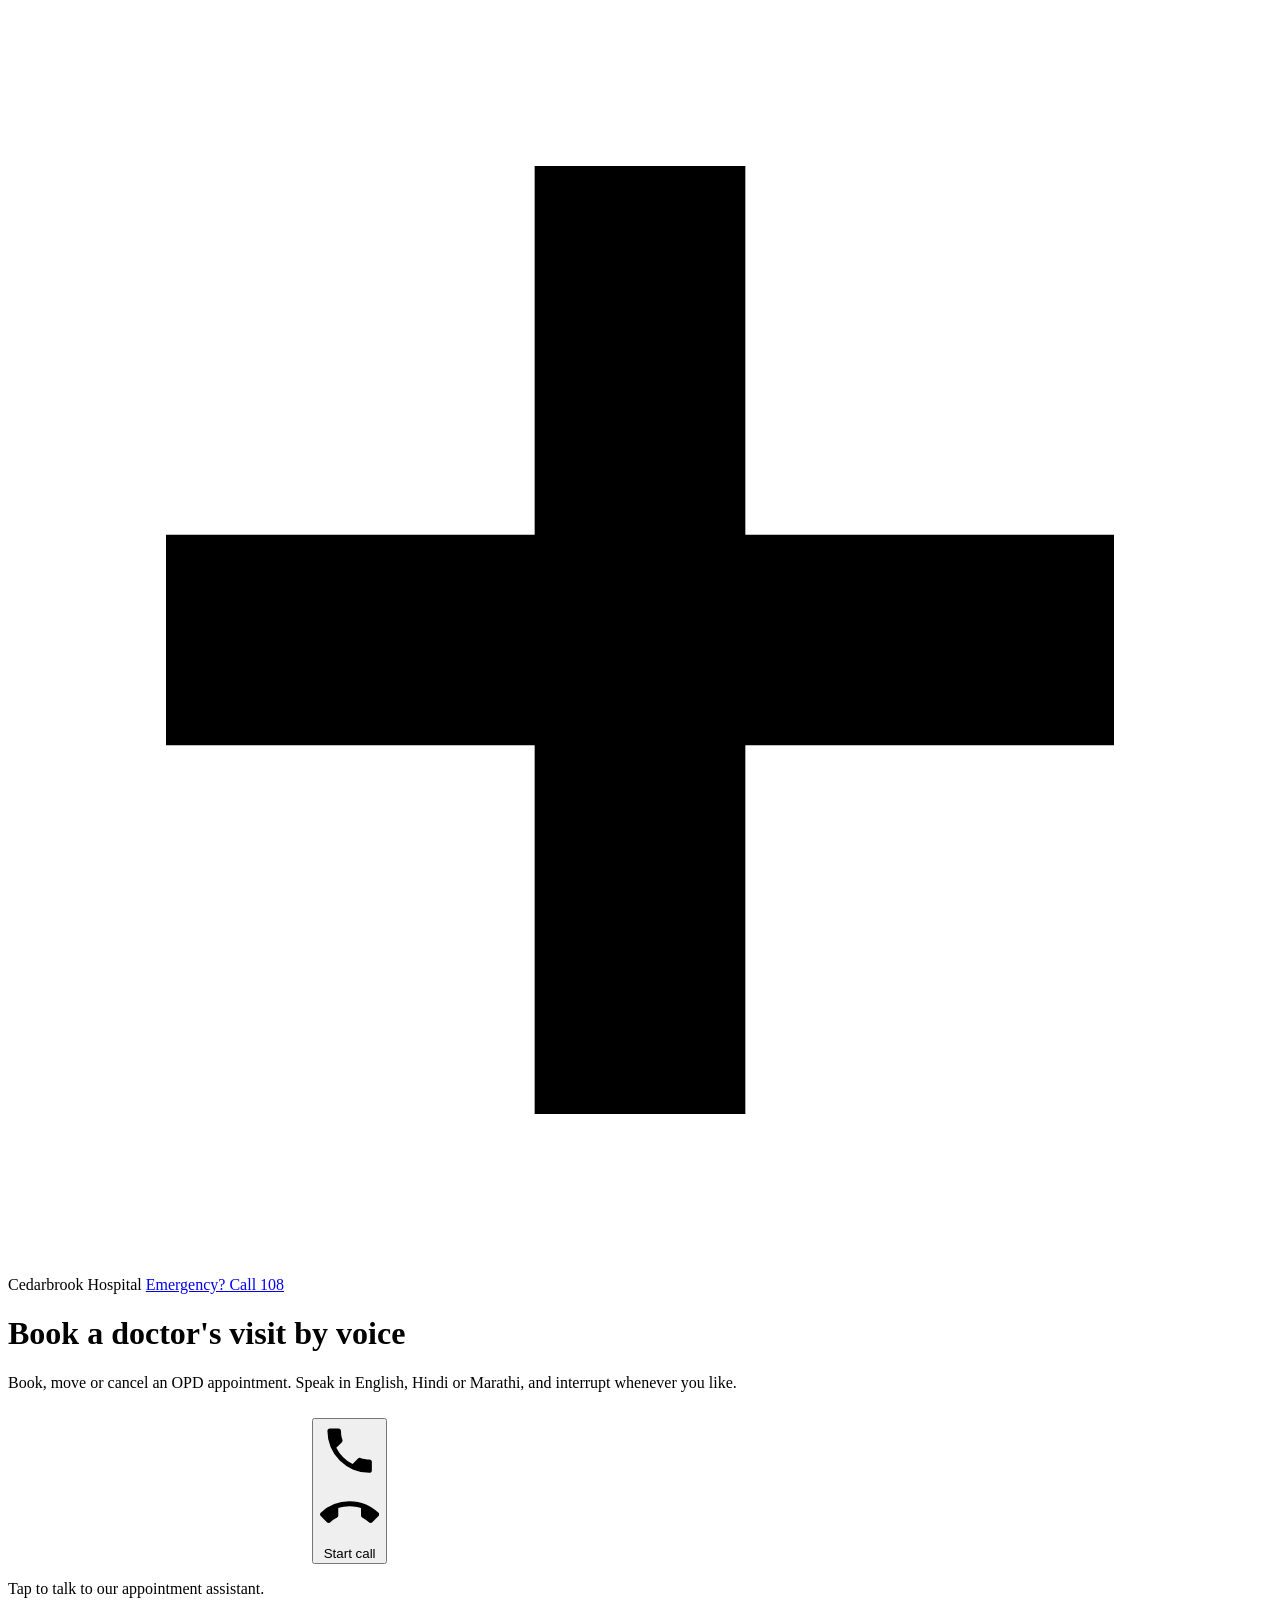
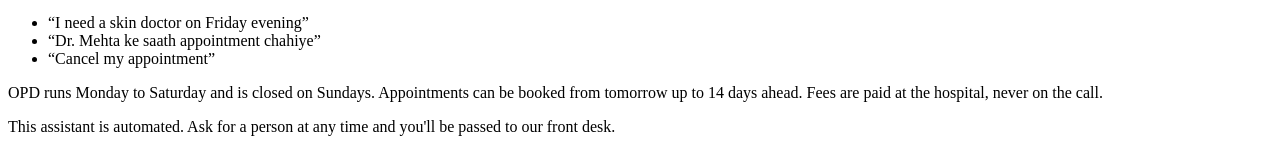
==== frontend/index.html @ e273e1fc "Cedarbrook Hospital OPD voice agent (Team Beta) Real-time speech-to-speech appointment line on LiveK" ====
<!doctype html>
<html lang="en">
<head>
  <meta charset="utf-8">
  <meta name="viewport" content="width=device-width, initial-scale=1">
  <title>Cedarbrook Appointments</title>
  <meta name="description" content="Book, move or cancel an OPD appointment at Cedarbrook Hospital by voice.">
  <link rel="preconnect" href="https://fonts.googleapis.com">
  <link rel="preconnect" href="https://fonts.gstatic.com" crossorigin>
  <link rel="stylesheet" href="https://fonts.googleapis.com/css2?family=Atkinson+Hyperlegible+Next:wght@400;600;700;800&family=Noto+Sans+Devanagari:wght@400;600&display=swap">
  <link rel="stylesheet" href="/static/base.css?v=3">
  <link rel="stylesheet" href="/static/caller.css?v=5">
</head>
<body>
<header class="bar">
  <span class="mark"><svg viewBox="0 0 24 24" aria-hidden="true"><path d="M10 3h4v7h7v4h-7v7h-4v-7H3v-4h7z"/></svg>Cedarbrook Hospital</span>
  <a class="sos" href="tel:108">Emergency? Call 108</a>
</header>

<main class="call" id="main" data-phase="idle">
  <div class="intro"><div class="intro-inner">
    <h1>Book a doctor's visit by voice</h1>
    <p class="lede">Book, move or cancel an OPD appointment. Speak in English, Hindi or Marathi, and interrupt whenever you like.</p>
  </div></div>

  <div class="dial" data-state="idle" id="dial">
    <canvas id="voice" class="voice" aria-hidden="true"></canvas>
    <button id="callBtn" class="orb" aria-describedby="status">
      <svg viewBox="0 0 24 24" aria-hidden="true" class="icon icon-call"><path d="M6.6 10.8a15.1 15.1 0 0 0 6.6 6.6l2.2-2.2c.3-.3.7-.4 1-.2 1.1.4 2.3.6 3.6.6.6 0 1 .4 1 1V20c0 .6-.4 1-1 1A17 17 0 0 1 3 4c0-.6.4-1 1-1h3.5c.6 0 1 .4 1 1 0 1.3.2 2.5.6 3.6.1.3 0 .7-.2 1l-2.3 2.2z"/></svg>
      <svg viewBox="0 0 24 24" aria-hidden="true" class="icon icon-end"><path d="M12 9c-1.6 0-3.1.3-4.6.7v3.1c0 .4-.2.7-.6.9-1 .5-1.9 1.1-2.6 1.8-.2.2-.4.3-.7.3s-.5-.1-.7-.3L.3 13c-.2-.2-.3-.4-.3-.7s.1-.5.3-.7A16.9 16.9 0 0 1 12 7c4.6 0 8.7 1.8 11.7 4.6.2.2.3.4.3.7s-.1.5-.3.7l-2.5 2.5c-.2.2-.4.3-.7.3s-.5-.1-.7-.3c-.8-.7-1.7-1.3-2.6-1.8-.3-.2-.6-.5-.6-.9V9.7C15.1 9.3 13.6 9 12 9z"/></svg>
      <span id="callLabel">Start call</span>
    </button>
  </div>
  <p class="status" id="status" role="status"><span id="statusText">Tap to talk to our appointment assistant.</span><span class="timer" id="timer"></span></p>

  <ul class="try" id="try" aria-label="Things you can say">
    <li>“I need a skin doctor on Friday evening”</li>
    <li lang="hi">“Dr. Mehta ke saath appointment chahiye”</li>
    <li>“Cancel my appointment”</li>
  </ul>

  <section class="captions" aria-live="polite" aria-label="What is being said">
    <p class="said agent" id="agentLine"></p>
    <p class="said you" id="youLine"></p>
  </section>

  <section class="progress" id="progress" hidden aria-label="Booking progress">
    <ol class="steps">
      <li data-step="doctor">Doctor</li>
      <li data-step="time">Time</li>
      <li data-step="details">Your details</li>
      <li data-step="done">Confirmed</li>
    </ol>
    <p class="picked" id="picked"></p>
  </section>

  <section class="outcome" id="outcome" hidden></section>

  <details class="history" id="historyBox" hidden>
    <summary>Conversation so far</summary>
    <ol id="history"></ol>
  </details>
</main>

<footer class="foot">
  <p>OPD runs Monday to Saturday and is closed on Sundays. Appointments can be booked from tomorrow up to 14 days ahead. Fees are paid at the hospital, never on the call.</p>
  <p>This assistant is automated. Ask for a person at any time and you'll be passed to our front desk.</p>
</footer>

<script src="/static/vendor/livekit-client.umd.js"></script>
<script src="/static/caller.js?v=5"></script>
</body>
</html>
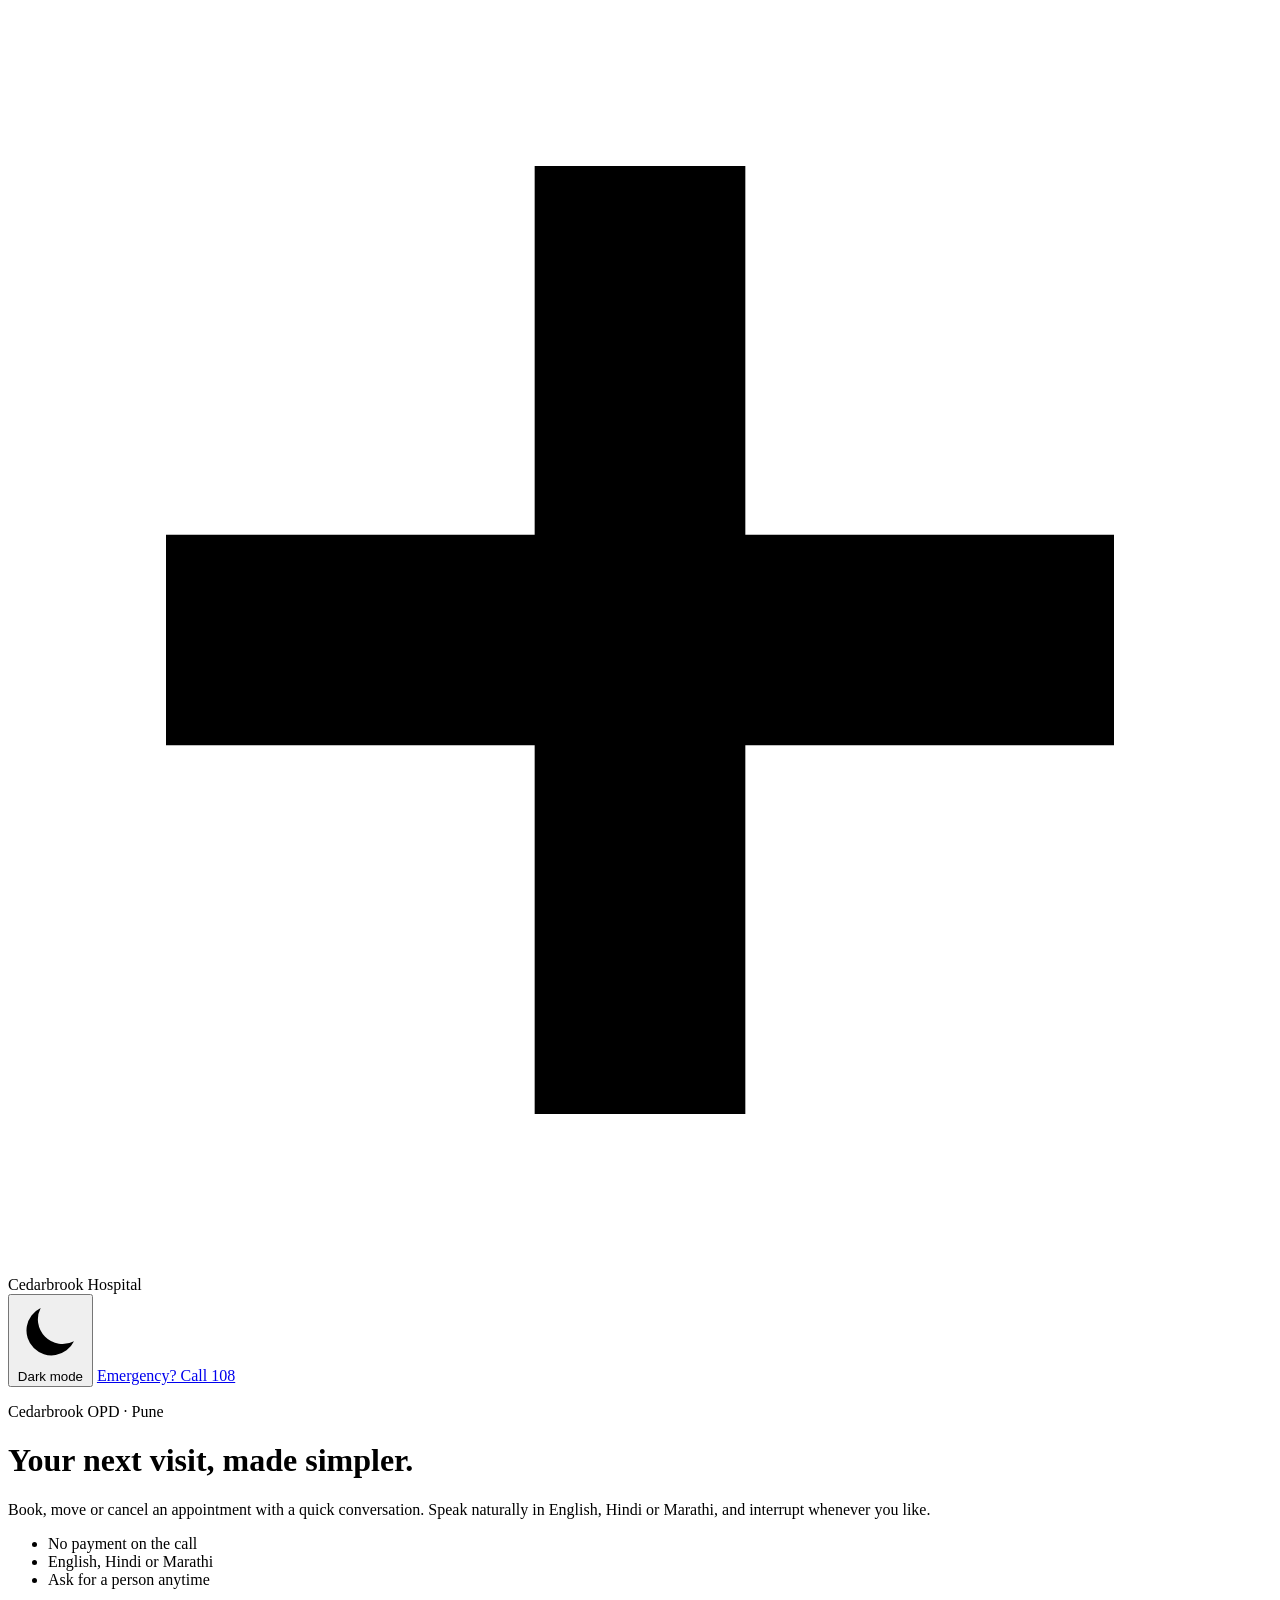
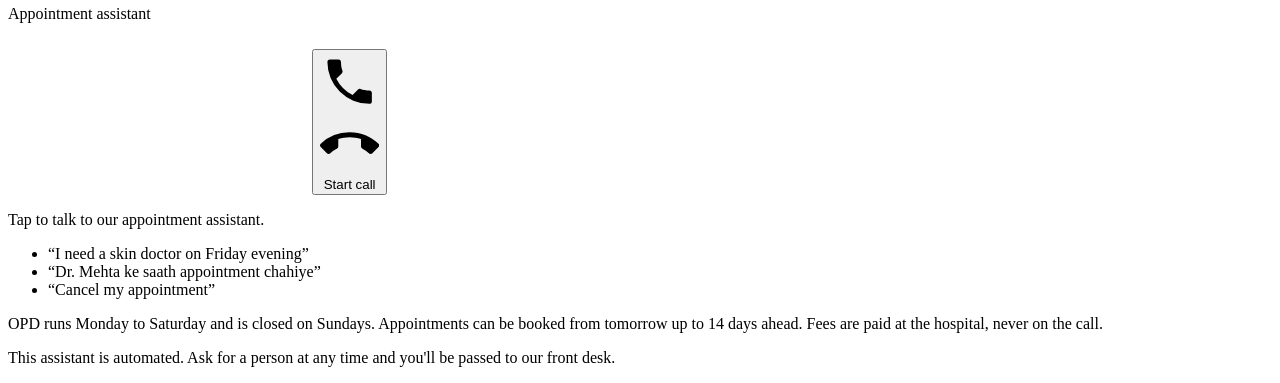
==== commit 954d9946: "Improve Cedarbrook voice agent and staff console" ====
--- a/frontend/index.html
+++ b/frontend/index.html
@@ -9,35 +9,51 @@
   <link rel="preconnect" href="https://fonts.gstatic.com" crossorigin>
   <link rel="stylesheet" href="https://fonts.googleapis.com/css2?family=Atkinson+Hyperlegible+Next:wght@400;600;700;800&family=Noto+Sans+Devanagari:wght@400;600&display=swap">
   <link rel="stylesheet" href="/static/base.css?v=3">
-  <link rel="stylesheet" href="/static/caller.css?v=5">
+  <link rel="stylesheet" href="/static/caller.css?v=8">
 </head>
 <body>
 <header class="bar">
   <span class="mark"><svg viewBox="0 0 24 24" aria-hidden="true"><path d="M10 3h4v7h7v4h-7v7h-4v-7H3v-4h7z"/></svg>Cedarbrook Hospital</span>
-  <a class="sos" href="tel:108">Emergency? Call 108</a>
+  <div class="bar-actions">
+    <button class="theme-toggle" id="themeToggle" type="button" aria-pressed="false" aria-label="Switch to dark mode">
+      <svg viewBox="0 0 24 24" aria-hidden="true"><path d="M20.2 15.4A8.6 8.6 0 0 1 8.6 3.8a8.7 8.7 0 1 0 11.6 11.6Z"/></svg>
+      <span id="themeLabel">Dark mode</span>
+    </button>
+    <a class="sos" href="tel:108">Emergency? Call 108</a>
+  </div>
 </header>
 
 <main class="call" id="main" data-phase="idle">
-  <div class="intro"><div class="intro-inner">
-    <h1>Book a doctor's visit by voice</h1>
-    <p class="lede">Book, move or cancel an OPD appointment. Speak in English, Hindi or Marathi, and interrupt whenever you like.</p>
-  </div></div>
+  <div class="hero">
+    <div class="intro"><div class="intro-inner">
+      <p class="eyebrow">Cedarbrook OPD · Pune</p>
+      <h1>Your next visit, made simpler.</h1>
+      <p class="lede">Book, move or cancel an appointment with a quick conversation. Speak naturally in English, Hindi or Marathi, and interrupt whenever you like.</p>
+      <ul class="trust" aria-label="Service details">
+        <li>No payment on the call</li>
+        <li>English, Hindi or Marathi</li>
+        <li>Ask for a person anytime</li>
+      </ul>
+    </div></div>
 
-  <div class="dial" data-state="idle" id="dial">
-    <canvas id="voice" class="voice" aria-hidden="true"></canvas>
-    <button id="callBtn" class="orb" aria-describedby="status">
-      <svg viewBox="0 0 24 24" aria-hidden="true" class="icon icon-call"><path d="M6.6 10.8a15.1 15.1 0 0 0 6.6 6.6l2.2-2.2c.3-.3.7-.4 1-.2 1.1.4 2.3.6 3.6.6.6 0 1 .4 1 1V20c0 .6-.4 1-1 1A17 17 0 0 1 3 4c0-.6.4-1 1-1h3.5c.6 0 1 .4 1 1 0 1.3.2 2.5.6 3.6.1.3 0 .7-.2 1l-2.3 2.2z"/></svg>
-      <svg viewBox="0 0 24 24" aria-hidden="true" class="icon icon-end"><path d="M12 9c-1.6 0-3.1.3-4.6.7v3.1c0 .4-.2.7-.6.9-1 .5-1.9 1.1-2.6 1.8-.2.2-.4.3-.7.3s-.5-.1-.7-.3L.3 13c-.2-.2-.3-.4-.3-.7s.1-.5.3-.7A16.9 16.9 0 0 1 12 7c4.6 0 8.7 1.8 11.7 4.6.2.2.3.4.3.7s-.1.5-.3.7l-2.5 2.5c-.2.2-.4.3-.7.3s-.5-.1-.7-.3c-.8-.7-1.7-1.3-2.6-1.8-.3-.2-.6-.5-.6-.9V9.7C15.1 9.3 13.6 9 12 9z"/></svg>
-      <span id="callLabel">Start call</span>
-    </button>
+    <section class="dial-card" aria-label="Start a voice call">
+      <p class="dial-label">Appointment assistant</p>
+      <div class="dial" data-state="idle" id="dial">
+        <canvas id="voice" class="voice" aria-hidden="true"></canvas>
+        <button id="callBtn" class="orb" aria-describedby="status">
+          <svg viewBox="0 0 24 24" aria-hidden="true" class="icon icon-call"><path d="M6.6 10.8a15.1 15.1 0 0 0 6.6 6.6l2.2-2.2c.3-.3.7-.4 1-.2 1.1.4 2.3.6 3.6.6.6 0 1 .4 1 1V20c0 .6-.4 1-1 1A17 17 0 0 1 3 4c0-.6.4-1 1-1h3.5c.6 0 1 .4 1 1 0 1.3.2 2.5.6 3.6.1.3 0 .7-.2 1l-2.3 2.2z"/></svg>
+          <svg viewBox="0 0 24 24" aria-hidden="true" class="icon icon-end"><path d="M12 9c-1.6 0-3.1.3-4.6.7v3.1c0 .4-.2.7-.6.9-1 .5-1.9 1.1-2.6 1.8-.2.2-.4.3-.7.3s-.5-.1-.7-.3L.3 13c-.2-.2-.3-.4-.3-.7s.1-.5.3-.7A16.9 16.9 0 0 1 12 7c4.6 0 8.7 1.8 11.7 4.6.2.2.3.4.3.7s-.1.5-.3.7l-2.5 2.5c-.2.2-.4.3-.7.3s-.5-.1-.7-.3c-.8-.7-1.7-1.3-2.6-1.8-.3-.2-.6-.5-.6-.9V9.7C15.1 9.3 13.6 9 12 9z"/></svg>
+          <span id="callLabel">Start call</span>
+        </button>
+      </div>
+      <p class="status" id="status" role="status"><span id="statusText">Tap to talk to our appointment assistant.</span><span class="timer" id="timer"></span></p>
+      <ul class="try" id="try" aria-label="Things you can say">
+        <li>“I need a skin doctor on Friday evening”</li>
+        <li lang="hi">“Dr. Mehta ke saath appointment chahiye”</li>
+        <li>“Cancel my appointment”</li>
+      </ul>
+    </section>
   </div>
-  <p class="status" id="status" role="status"><span id="statusText">Tap to talk to our appointment assistant.</span><span class="timer" id="timer"></span></p>
-
-  <ul class="try" id="try" aria-label="Things you can say">
-    <li>“I need a skin doctor on Friday evening”</li>
-    <li lang="hi">“Dr. Mehta ke saath appointment chahiye”</li>
-    <li>“Cancel my appointment”</li>
-  </ul>
 
   <section class="captions" aria-live="polite" aria-label="What is being said">
     <p class="said agent" id="agentLine"></p>
@@ -68,6 +84,6 @@
 </footer>
 
 <script src="/static/vendor/livekit-client.umd.js"></script>
-<script src="/static/caller.js?v=5"></script>
+<script src="/static/caller.js?v=6"></script>
 </body>
 </html>
